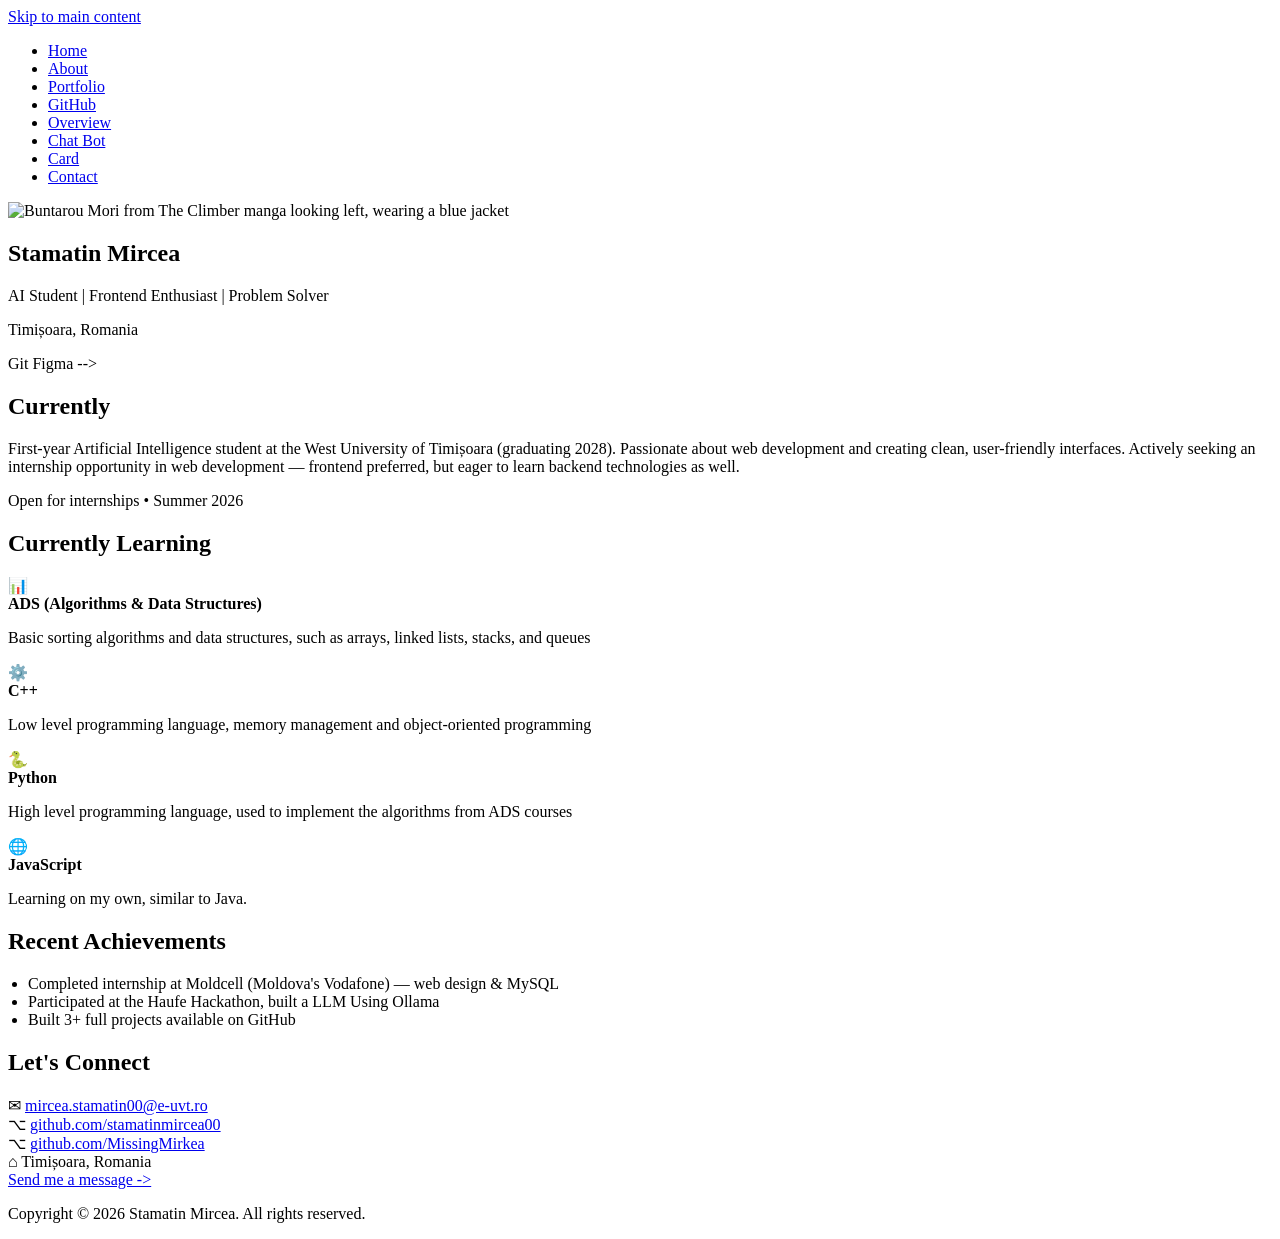
==== index.html @ 17ac9626 "Add files via upload" ====
<!doctype html>
<html lang="en">
  <head>
    <meta charset="UTF-8" />
    <meta name="viewport" content="width=device-width, initial-scale=1.0" />
    <link rel="stylesheet" href="./css/style.css" />
    <title>Stamatin Mircea – AI Student & Developer Portfolio</title>
  </head>
  <body>
      <a href="#main-content" class="skip-link">Skip to main content</a>

    <header>
      <nav aria-label="main navigation">
       <ul>
          <li><a href="index.html" class="active">Home</a></li>
          <li><a href="about.html">About</a></li>
          <li><a href="portfolio.html">Portfolio</a></li>
          <li><a href="github.html">GitHub</a></li>
          <li><a href="overview.html">Overview</a></li> 
          <li><a href="chatbot.html">Chat Bot</a></li>
          <li><a href="card.html">Card</a></li>        
          <li><a href="contact.html">Contact</a></li>
        </ul>
      </nav>
    </header>

    <section id="descript">
      <div class="descript-left">
        <img
          src="./images/climber.jpg"
          alt="Buntarou Mori from The Climber manga looking left, wearing a blue jacket"
        />
      </div>
      <div class="descript-right" style="width: 420px;">
        <h1>Stamatin Mircea</h1>
        <p>AI Student | Frontend Enthusiast | Problem Solver</p>
        <p class="location">Timișoara, Romania</p>
      </div>
    </section>

    <main id="main-content">
          <span class="card">Git</span>
          <span class="card">Figma</span>
        </div>
      </section> -->

      <section class="cv-section">
        <h2>Currently</h2>
        <p>
          First-year Artificial Intelligence student at the West University of Timișoara (graduating 2028).
          Passionate about web development and creating clean, user-friendly interfaces. 
          Actively seeking an internship opportunity in web development — frontend preferred, 
          but eager to learn backend technologies as well.
        </p>
        <div class="status-badge">
          <span class="dot"></span>
          Open for internships • Summer 2026
        </div>
      </section>

      <section class="cv-section">
        <h2>Currently Learning</h2>
        <div class="learning-item">
            <span class="learning-icon">📊</span>
            <div>
              <strong>ADS (Algorithms & Data Structures)</strong>
              <p>Basic sorting algorithms and data structures, such as arrays, linked lists, stacks, and queues</p>
            </div>
          </div>
          <div class="learning-item">
            <span class="learning-icon">⚙️</span>
            <div>
              <strong>C++</strong>
              <p>Low level programming language, memory management and object-oriented programming</p>
            </div>
          </div>
          <div class="learning-item">
            <span class="learning-icon">🐍</span>
            <div>
              <strong>Python</strong>
              <p>High level programming language, used to implement the algorithms from ADS courses</p>
            </div>
          </div>
          <div class="learning-item">
            <span class="learning-icon">🌐</span>
            <div>
              <strong>JavaScript</strong>
              <p>Learning on my own, similar to Java.</p>
            </div>
          </div>
        </div>
      </section>

      <section class="cv-section">
        <h2>Recent Achievements</h2>
        <ul class="achievement-list" style="padding-left: 20px;">
          <li>Completed internship at Moldcell (Moldova's Vodafone) — web design & MySQL</li>
          <li>Participated at the Haufe Hackathon, built a LLM Using Ollama</li>
          <li>Built 3+ full projects available on GitHub</li>
        </ul>
      </section>

      <section class="cv-section">
        <h2>Let's Connect</h2>
        <div class="contact-list">
          <div class="contact-item">
            <span class="contact-icon">✉</span>
            <a href="mailto:mircea.stamatin00@e-uvt.ro">mircea.stamatin00@e-uvt.ro</a>
          </div>
          <div class="contact-item">
            <span class="contact-icon">⌥</span>
            <a href="https://github.com/stamatinmircea00" >github.com/stamatinmircea00</a>
          </div>
           <div class="contact-item">
            <span class="contact-icon">⌥</span>
            <a href="https://github.com/MissingMirkea" >github.com/MissingMirkea</a>
          </div>
          <div class="contact-item">
            <span class="contact-icon">⌂</span>
            <span>Timișoara, Romania</span>
          </div>
        </div>
        <a href="contact.html" class="cta-link">Send me a message -></a>
      </section>

    </main>

    <footer>
      <p>Copyright &copy; 2026 Stamatin Mircea. All rights reserved.</p>
    </footer>

  </body>
</html>
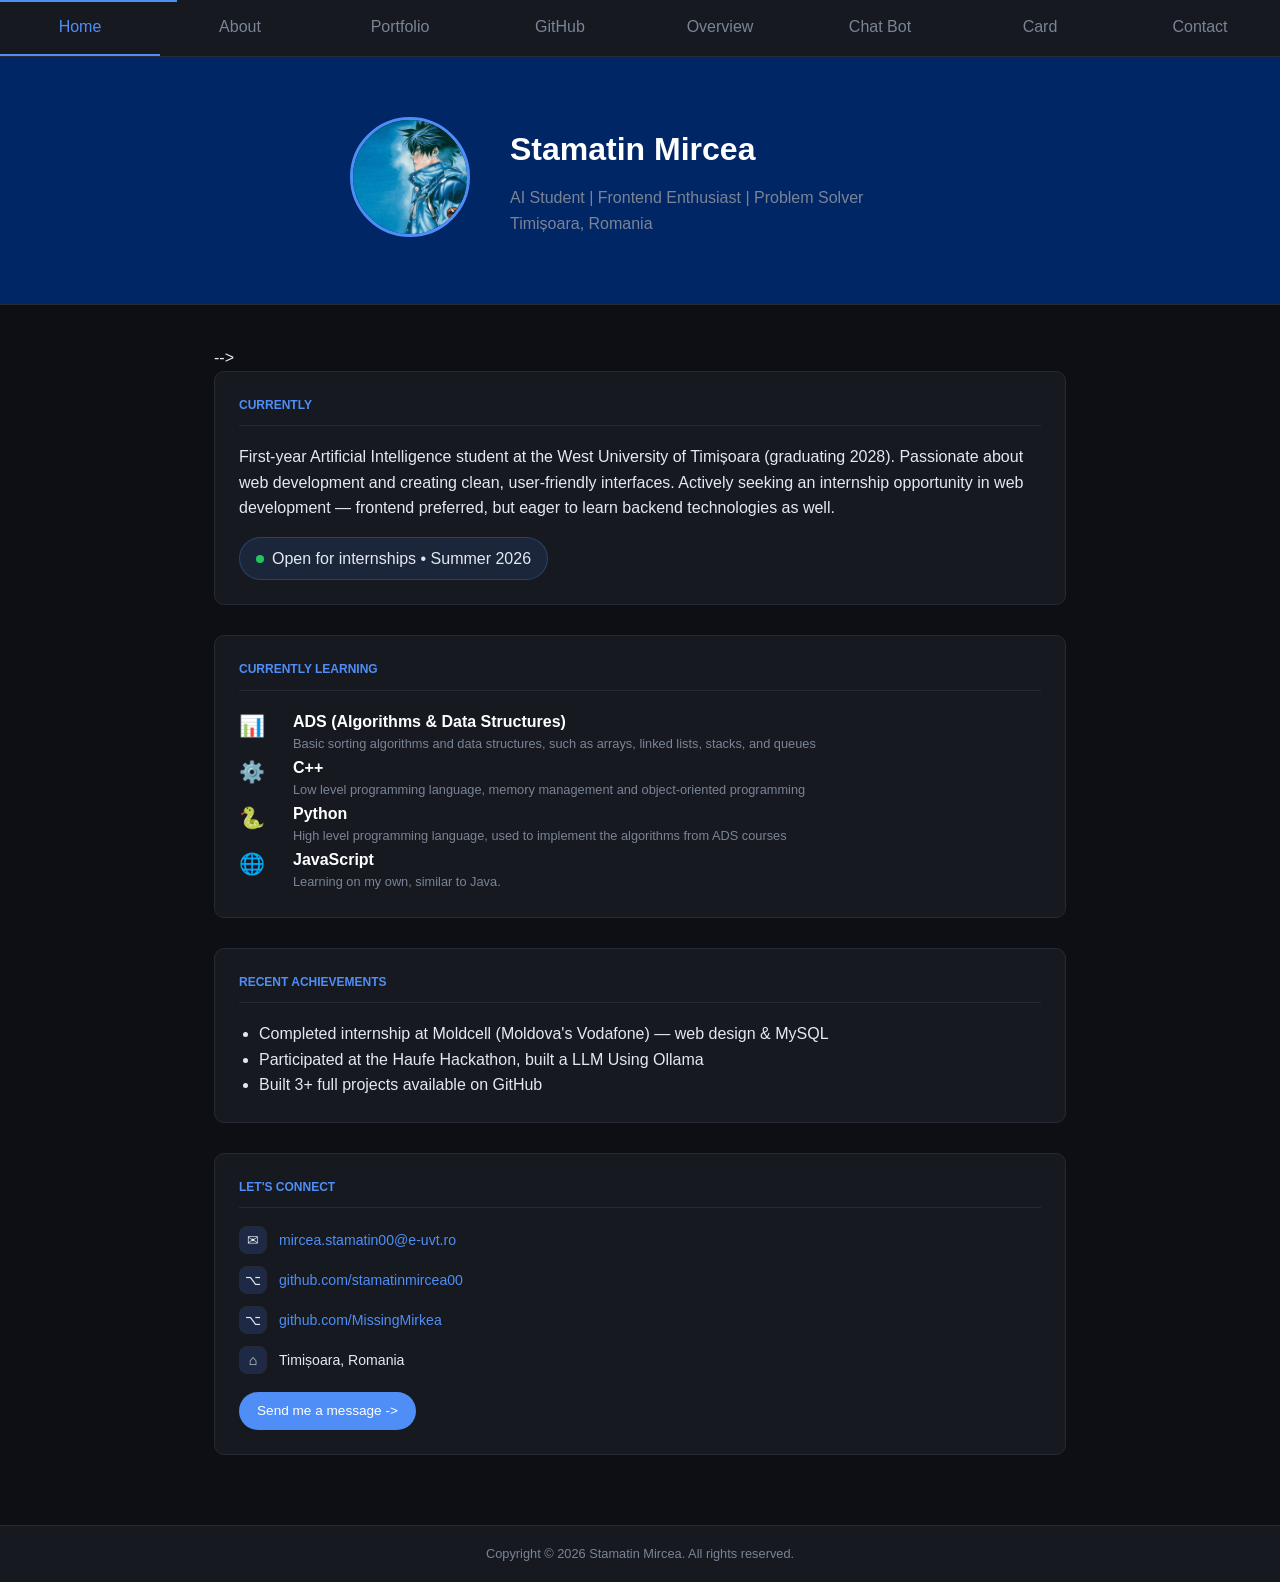
==== commit 3acf18de: "Changin" ====
--- a/index.html
+++ b/index.html
@@ -39,8 +39,6 @@
     </section>
 
     <main id="main-content">
-          <span class="card">Git</span>
-          <span class="card">Figma</span>
         </div>
       </section> -->
 
--- a/css/style.css
+++ b/css/style.css
@@ -0,0 +1,554 @@
+* {
+  margin: 0;
+  padding: 0;
+  box-sizing: border-box;
+}
+
+body {
+  font-family: Verdana, sans-serif;
+  background-color: #0d0f14;
+  color: #e4e8f0;
+  line-height: 1.6;
+  min-height: 100vh;
+}
+
+a {
+  color: #4f8ef7;
+  text-decoration: none;
+}
+
+a:hover {
+  text-decoration: underline;
+}
+
+.skip-link {
+  position: absolute;
+  top: -40px;
+  left: 0;
+  background: #4f8ef7;
+  color: white;
+  padding: 8px 16px;
+  z-index: 100;
+}
+
+.skip-link:focus {
+  top: 0;
+}
+
+header {
+  position: sticky;
+  top: 0;
+  background-color: #161920;
+  border-bottom: 1px solid #252a35;
+}
+
+nav ul {
+  list-style: none;
+  display: flex;
+}
+
+nav ul li {
+  flex: 1;
+  text-align: center;
+}
+
+nav ul li a {
+  display: block;
+  padding: 14px 0;
+  color: #7a8496;
+  border-bottom: 2px solid transparent;
+}
+
+nav ul li a:hover,
+nav ul li a.active {
+  color: #4f8ef7;
+  border-bottom: 2px solid #4f8ef7;
+  text-decoration: none;
+}
+
+#descript {
+  display: flex;
+  align-items: center;
+  gap: 40px;
+  padding: 60px 40px;
+  background-color: #002665;
+  justify-content: center;
+  border-bottom: 1px solid #252a35;
+}
+
+.descript-left img {
+  width: 120px;
+  height: 120px;
+  border-radius: 50%;
+  object-fit: cover;
+  border: 3px solid #4f8ef7;
+}
+
+.descript-right h1 {
+  font-size: 2rem;
+  color: white;
+  margin-bottom: 10px;
+}
+
+.descript-right p {
+  color: #7a8496;
+  max-width: 420px;
+}
+
+.location {
+  font-size: 1rem;
+  color: #7a8496;
+}
+
+main {
+  max-width: 900px;
+  margin: 0 auto;
+  padding: 40px 24px;
+}
+
+.page-center {
+  display: flex;
+  flex-direction: column;
+  justify-content: center;
+  align-items: center;
+  padding: 40px 24px;
+}
+
+.page-center > * {
+  width: 100%;
+  max-width: 900px;
+}
+
+.cv-section {
+  background-color: #161920;
+  border: 1px solid #252a35;
+  border-radius: 10px;
+  padding: 24px;
+  margin-bottom: 30px;
+}
+
+.cv-section h2 {
+  font-size: 0.75rem;
+  text-transform: uppercase;
+  color: #4f8ef7;
+  margin-bottom: 18px;
+  padding-bottom: 10px;
+  border-bottom: 1px solid #252a35;
+}
+
+.cards-grid {
+  display: grid;
+  grid-template-columns: repeat(auto-fill, minmax(200px, 1fr));
+  gap: 14px;
+}
+
+.project-card {
+  background-color: #1a1f2b;
+  border: 1px solid #252a35;
+  border-radius: 10px;
+  padding: 16px;
+}
+
+.project-card h3 {
+  font-size: 0.9rem;
+  color: white;
+  margin-bottom: 6px;
+}
+
+.project-card p {
+  font-size: 0.8rem;
+  color: #7a8496;
+  margin-bottom: 10px;
+}
+
+.tags {
+  display: flex;
+  flex-wrap: wrap;
+  gap: 5px;
+  margin-bottom: 10px;
+}
+
+.tag {
+  font-size: 0.7rem;
+  padding: 2px 8px;
+  border-radius: 20px;
+  background-color: rgba(79, 142, 247, 0.12);
+  color: #4f8ef7;
+  border: 1px solid rgba(79, 142, 247, 0.25);
+}
+
+.skills {
+  display: grid;
+  grid-template-columns: repeat(5, 1fr);
+  grid-template-rows: repeat(2, 1fr);
+  gap: 7px;
+}
+
+.card {
+  display: inline-block;
+  padding: 4px 12px;
+  border-radius: 20px;
+  font-size: 0.78rem;
+  background-color: #1a1f2b;
+  border: 1px solid #252a35;
+  color: #e4e8f0;
+}
+
+.card.accent {
+  border-color: #4f8ef7;
+  color: #4f8ef7;
+}
+
+.timeline-item {
+  display: flex;
+  gap: 16px;
+  margin-bottom: 20px;
+}
+
+.timeline-dot {
+  width: 10px;
+  height: 10px;
+  border-radius: 50%;
+  background-color: #4f8ef7;
+  margin-top: 6px;
+}
+
+.timeline-content h3 {
+  font-size: 0.95rem;
+  color: white;
+  margin-bottom: 2px;
+}
+
+.timeline-content .meta {
+  font-size: 0.8rem;
+  color: #7a8496;
+  margin-bottom: 4px;
+}
+
+.timeline-content p {
+  font-size: 0.85rem;
+  color: #e4e8f0;
+}
+
+.contact-list {
+  display: flex;
+  flex-direction: column;
+  gap: 12px;
+  margin-bottom: 18px;
+}
+
+.contact-item {
+  display: flex;
+  align-items: center;
+  gap: 12px;
+  font-size: 0.88rem;
+}
+
+.contact-icon {
+  width: 28px;
+  height: 28px;
+  border-radius: 8px;
+  background-color: #1e2a45;
+  border: 1px solid #252a35;
+  display: flex;
+  align-items: center;
+  justify-content: center;
+}
+
+.cta-link {
+  display: inline-block;
+  padding: 8px 18px;
+  border-radius: 25px;
+  background-color: #4f8ef7;
+  color: white;
+  font-size: 0.85rem;
+}
+
+.cta-link:hover {
+  opacity: 0.85;
+  text-decoration: none;
+}
+
+footer {
+  border-top: 1px solid #252a35;
+  text-align: center;
+  padding: 18px;
+  font-size: 0.8rem;
+  color: #7a8496;
+  background-color: #161920;
+}
+
+.learning-list {
+  display: flex;
+  flex-direction: column;
+  gap: 16px;
+}
+
+.learning-item {
+  display: flex;
+  gap: 14px;
+}
+
+.learning-icon {
+  font-size: 1.3rem;
+  width: 40px;
+}
+
+.learning-item strong {
+  color: white;
+}
+
+.learning-item p {
+  font-size: 0.8rem;
+  color: #7a8496;
+}
+
+.status-badge {
+  display: inline-flex;
+  align-items: center;
+  gap: 8px;
+  background-color: rgba(79, 142, 247, 0.12);
+  border: 1px solid rgba(79, 142, 247, 0.25);
+  border-radius: 30px;
+  padding: 8px 16px;
+  margin-top: 16px;
+}
+
+.dot {
+  width: 8px;
+  height: 8px;
+  background-color: #22c55e;
+  border-radius: 50%;
+  display: inline-block;
+}
+
+.projects-table,
+.stats-table {
+  width: 100%;
+  border-collapse: collapse;
+  font-size: 0.85rem;
+}
+
+.projects-table caption,
+.stats-table caption {
+  font-size: 0.75rem;
+  color: #7a8496;
+  margin-bottom: 12px;
+  caption-side: bottom;
+  padding-top: 10px;
+}
+
+.projects-table th,
+.stats-table th {
+  background-color: #1a1f2b;
+  color: #4f8ef7;
+  padding: 10px;
+  text-align: left;
+  border-bottom: 2px solid #252a35;
+}
+
+.projects-table td,
+.stats-table td {
+  padding: 10px;
+  border-bottom: 1px solid #252a35;
+  color: #e4e8f0;
+}
+
+.form-intro {
+  color: #7a8496;
+  margin-bottom: 24px;
+}
+
+.contact-form {
+  display: flex;
+  flex-direction: column;
+  gap: 20px;
+}
+
+.form-group {
+  display: flex;
+  flex-direction: column;
+  gap: 6px;
+}
+
+.form-group label {
+  font-size: 0.85rem;
+  font-weight: bold;
+  color: #e4e8f0;
+}
+
+.required {
+  color: #ff5555;
+}
+
+.form-group input,
+.form-group textarea {
+  background-color: #1a1f2b;
+  border: 1px solid #252a35;
+  border-radius: 8px;
+  padding: 10px;
+  font-size: 0.9rem;
+  color: #e4e8f0;
+  font-family: Verdana, sans-serif;
+}
+
+.form-group input:focus,
+.form-group textarea:focus {
+  outline: none;
+  border-color: #4f8ef7;
+}
+
+.error-message {
+  color: #ff5555;
+  font-size: 0.75rem;
+  display: none;
+}
+
+.character-count {
+  font-size: 0.7rem;
+  color: #7a8496;
+  text-align: right;
+}
+
+.form-actions {
+  display: flex;
+  gap: 12px;
+  margin-top: 8px;
+}
+
+.submit-btn {
+  background-color: #4f8ef7;
+  color: white;
+  border: none;
+  padding: 10px 24px;
+  border-radius: 25px;
+  cursor: pointer;
+}
+
+.reset-btn {
+  background-color: transparent;
+  color: #7a8496;
+  border: 1px solid #252a35;
+  padding: 10px 24px;
+  border-radius: 25px;
+  cursor: pointer;
+}
+
+.success-message {
+  background-color: rgba(34, 197, 94, 0.15);
+  border: 1px solid #22c55e;
+  border-radius: 8px;
+  padding: 12px;
+  color: #22c55e;
+  text-align: center;
+  margin-top: 16px;
+}
+
+fieldset {
+  border: 1px solid #252a35;
+  border-radius: 8px;
+  padding: 16px;
+  margin-bottom: 20px;
+}
+
+legend {
+  color: #4f8ef7;
+  padding: 0 10px;
+  font-size: 0.85rem;
+  font-weight: bold;
+}
+
+@media (max-width: 640px) {
+  #descript {
+    flex-direction: column;
+    text-align: center;
+    padding: 40px 20px;
+  }
+
+  nav ul li a {
+    font-size: 0.75rem;
+    padding: 12px 0;
+  }
+
+  .cards-grid {
+    grid-template-columns: 1fr;
+  }
+
+  .form-actions {
+    flex-direction: column;
+  }
+
+  .submit-btn,
+  .reset-btn {
+    width: 100%;
+    text-align: center;
+  }
+}
+
+.card {
+  display: grid;
+  grid-template-columns: 1fr 240px;
+  background-image: url("images/climber.jpg");
+  color: white;
+  overflow: hidden;
+}
+
+.card-body {
+  padding: 40px;
+  display: flex;
+  flex-direction: column;
+  justify-content: space-between;
+}
+
+.brand h1 {
+  font-size: 2.5rem;
+  margin: 0;
+  letter-spacing: -1px;
+}
+
+.tagline {
+  color: var(--accent, #ffd700);
+  text-transform: uppercase;
+  font-weight: bold;
+  font-size: 0.9rem;
+}
+
+.sidebar {
+  border-left: 1px solid rgba(255, 255, 255, 0.1);
+  padding: 40px 20px;
+  display: flex;
+  flex-direction: column;
+  align-items: center;
+  justify-content: center;
+  gap: 30px;
+}
+
+.qr-code img {
+  width: 120px;
+  height: 120px;
+  filter: invert(1);
+  opacity: 0.8;
+}
+
+.contact-links {
+  display: flex;
+  flex-direction: column;
+  gap: 12px;
+  width: 100%;
+}
+
+.contact-links a {
+  color: #ccc;
+  text-decoration: none;
+  font-size: 0.85rem;
+  padding: 8px;
+  border: 1px solid rgba(255, 255, 255, 0.1);
+  border-radius: 6px;
+  text-align: center;
+  transition: all 0.3s ease;
+}
+
+.contact-links a:hover {
+  background: white;
+  color: black;
+}
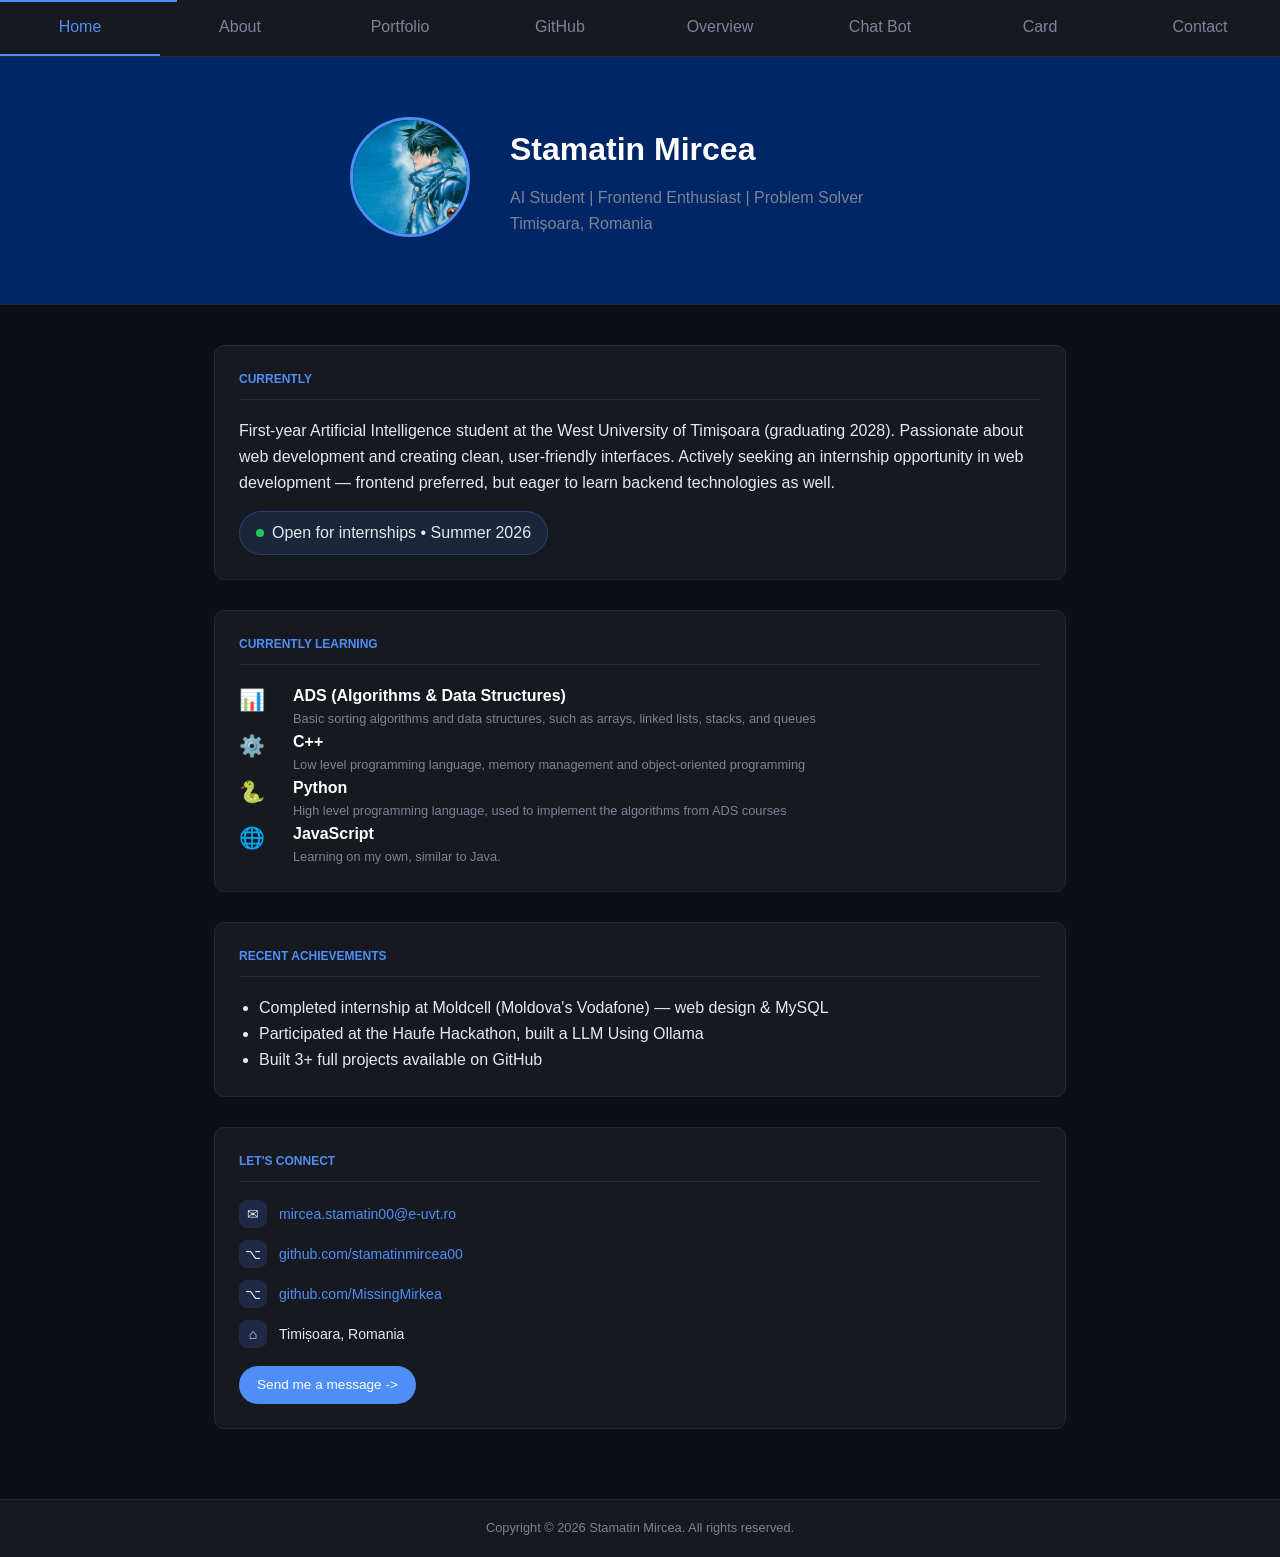
==== commit 437111aa: "Changes2" ====
--- a/index.html
+++ b/index.html
@@ -40,7 +40,7 @@
 
     <main id="main-content">
         </div>
-      </section> -->
+      </section>
 
       <section class="cv-section">
         <h2>Currently</h2>
